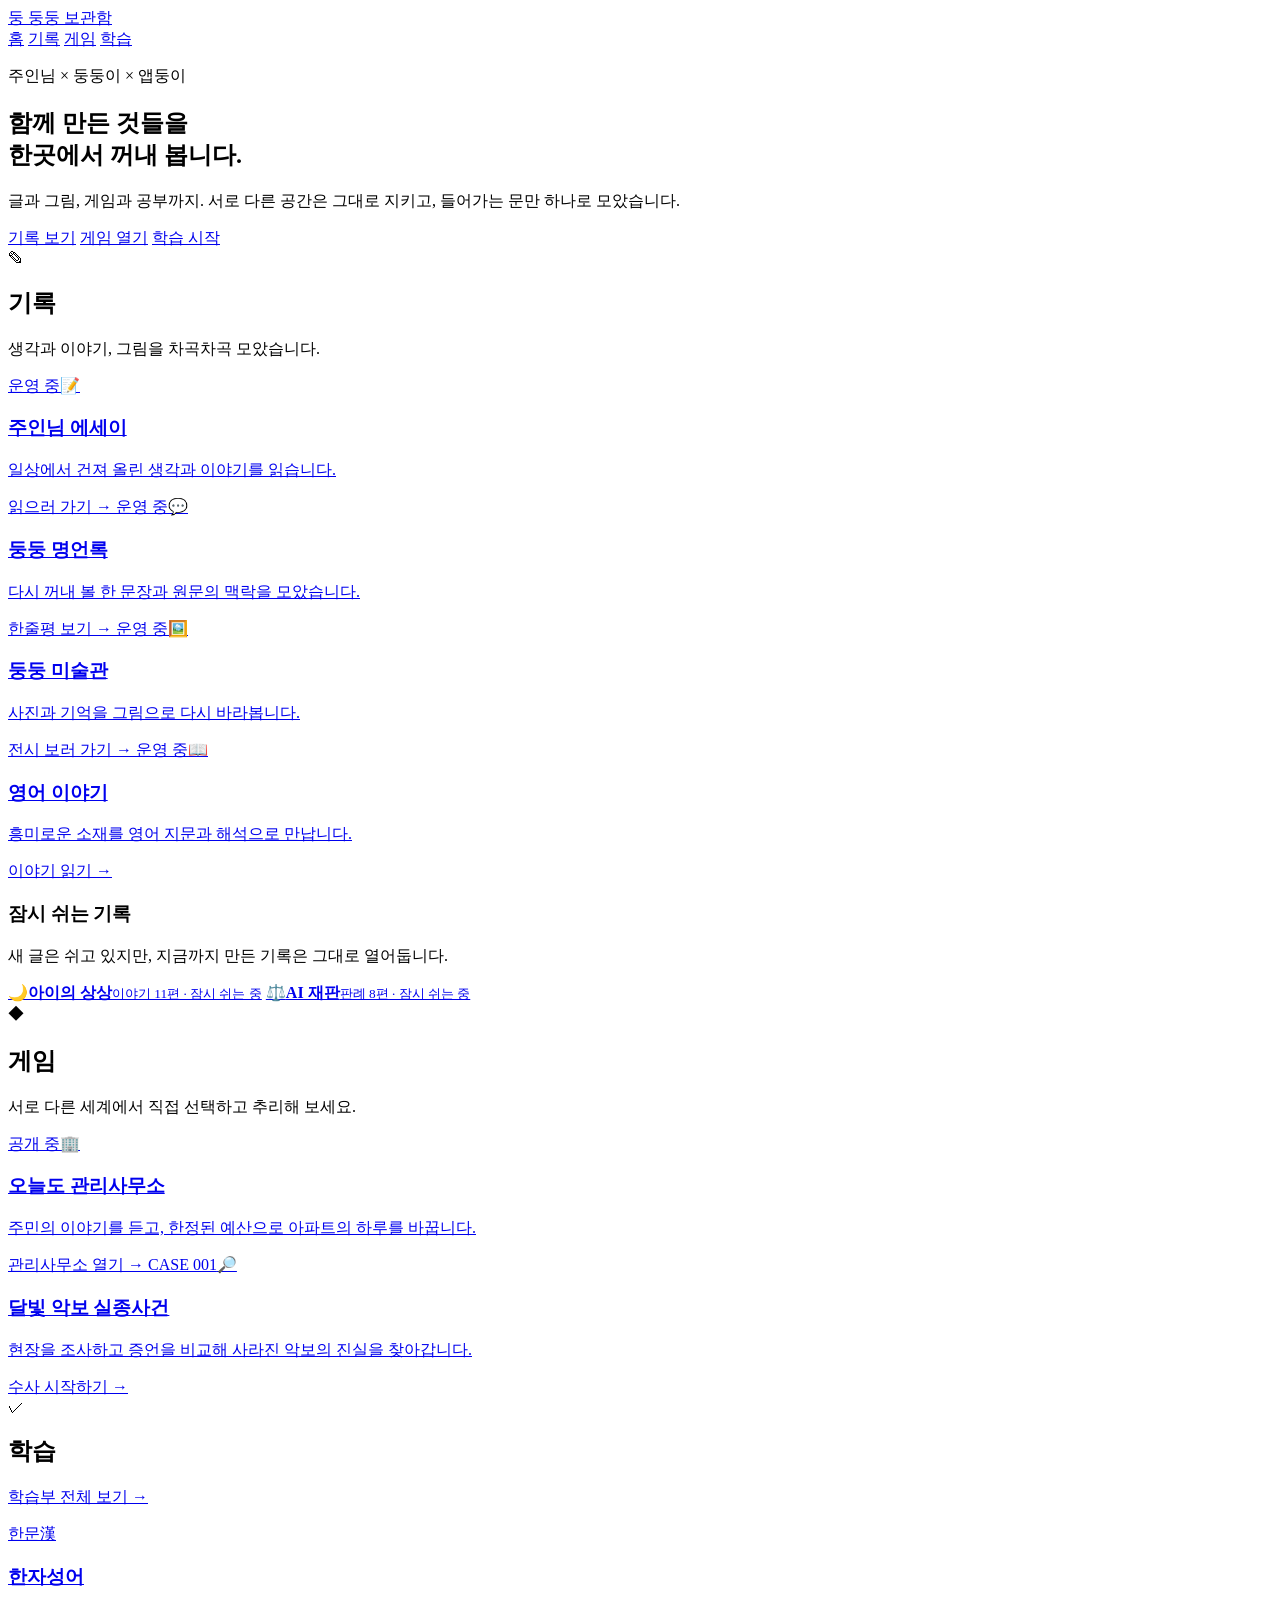
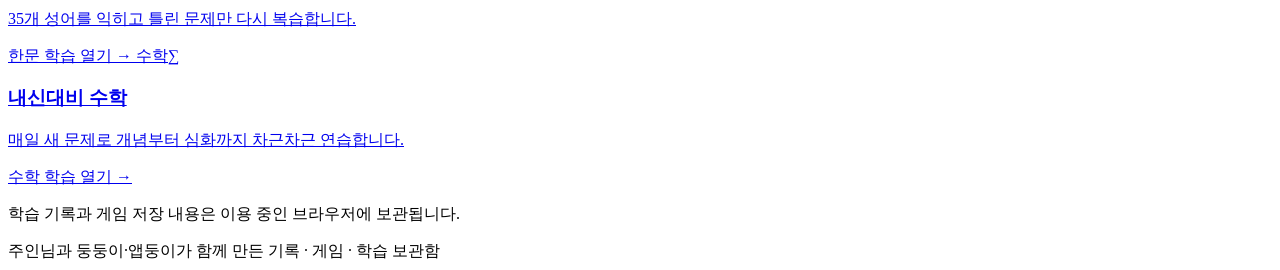
==== index.html @ f3241008 "Publish Dungdung archive portal" ====
<!doctype html>
<html lang="ko">
<head>
  <meta charset="utf-8">
  <meta name="viewport" content="width=device-width,initial-scale=1">
  <meta name="description" content="주인님과 둥둥이·앱둥이가 함께 만든 기록, 게임, 학습 페이지를 한곳에서 여는 통합 홈">
  <meta name="theme-color" content="#f6f2ea">
  <title>둥둥 보관함</title>
  <link rel="stylesheet" href="style.css">
</head>
<body id="top">
  <header class="topbar">
    <div class="wrap topbar-inner">
      <a class="brand" href="#top" aria-label="둥둥 보관함 홈">
        <span class="brand-mark" aria-hidden="true">둥</span>
        <span>둥둥 보관함</span>
      </a>
      <nav class="nav" aria-label="주요 메뉴">
        <a href="#top">홈</a>
        <a href="#records">기록</a>
        <a href="#games">게임</a>
        <a href="#study">학습</a>
      </nav>
    </div>
  </header>

  <main class="wrap">
    <section class="hero" aria-labelledby="hero-title">
      <p class="eyebrow">주인님 × 둥둥이 × 앱둥이</p>
      <h1 id="hero-title">함께 만든 것들을<br>한곳에서 꺼내 봅니다.</h1>
      <p>글과 그림, 게임과 공부까지. 서로 다른 공간은 그대로 지키고, 들어가는 문만 하나로 모았습니다.</p>
      <div class="hero-links" aria-label="분야 바로가기">
        <a href="#records">기록 보기</a>
        <a href="#games">게임 열기</a>
        <a href="#study">학습 시작</a>
      </div>
    </section>

    <section class="section" id="records" aria-labelledby="records-title">
      <div class="section-head">
        <div><span class="section-icon" aria-hidden="true">✎</span><h2 id="records-title">기록</h2></div>
        <p>생각과 이야기, 그림을 차곡차곡 모았습니다.</p>
      </div>
      <div class="card-grid card-grid--records">
        <a class="card" href="https://haruki40-sys.github.io/dungdung_essay/#essay-collection">
          <span class="status status--active">운영 중</span><span class="card-icon" aria-hidden="true">📝</span>
          <h3>주인님 에세이</h3><p>일상에서 건져 올린 생각과 이야기를 읽습니다.</p><span class="go">읽으러 가기 →</span>
        </a>
        <a class="card" href="https://haruki40-sys.github.io/dungdung_essay/insights/">
          <span class="status status--active">운영 중</span><span class="card-icon" aria-hidden="true">💬</span>
          <h3>둥둥 명언록</h3><p>다시 꺼내 볼 한 문장과 원문의 맥락을 모았습니다.</p><span class="go">한줄평 보기 →</span>
        </a>
        <a class="card" href="https://haruki40-sys.github.io/dungdung_essay/gallery/">
          <span class="status status--active">운영 중</span><span class="card-icon" aria-hidden="true">🖼️</span>
          <h3>둥둥 미술관</h3><p>사진과 기억을 그림으로 다시 바라봅니다.</p><span class="go">전시 보러 가기 →</span>
        </a>
        <a class="card" href="https://haruki40-sys.github.io/dungdung_essay/english/">
          <span class="status status--active">운영 중</span><span class="card-icon" aria-hidden="true">📖</span>
          <h3>영어 이야기</h3><p>흥미로운 소재를 영어 지문과 해석으로 만납니다.</p><span class="go">이야기 읽기 →</span>
        </a>
      </div>

      <div class="resting" aria-labelledby="resting-title">
        <div><h3 id="resting-title">잠시 쉬는 기록</h3><p>새 글은 쉬고 있지만, 지금까지 만든 기록은 그대로 열어둡니다.</p></div>
        <div class="resting-grid">
          <a href="https://haruki40-sys.github.io/dungdung_essay/imagination/"><span>🌙</span><strong>아이의 상상</strong><small>이야기 11편 · 잠시 쉬는 중</small></a>
          <a href="https://haruki40-sys.github.io/dungdung_essay/court/"><span>⚖️</span><strong>AI 재판</strong><small>판례 8편 · 잠시 쉬는 중</small></a>
        </div>
      </div>
    </section>

    <section class="section" id="games" aria-labelledby="games-title">
      <div class="section-head">
        <div><span class="section-icon section-icon--game" aria-hidden="true">◆</span><h2 id="games-title">게임</h2></div>
        <p>서로 다른 세계에서 직접 선택하고 추리해 보세요.</p>
      </div>
      <div class="card-grid">
        <a class="card card--game" href="https://haruki40-sys.github.io/dungdung-management-office/">
          <span class="status status--active">공개 중</span><span class="card-icon" aria-hidden="true">🏢</span>
          <h3>오늘도 관리사무소</h3><p>주민의 이야기를 듣고, 한정된 예산으로 아파트의 하루를 바꿉니다.</p><span class="go">관리사무소 열기 →</span>
        </a>
        <a class="card card--game" href="https://haruki40-sys.github.io/dungdung-mystery/">
          <span class="status status--active">CASE 001</span><span class="card-icon" aria-hidden="true">🔎</span>
          <h3>달빛 악보 실종사건</h3><p>현장을 조사하고 증언을 비교해 사라진 악보의 진실을 찾아갑니다.</p><span class="go">수사 시작하기 →</span>
        </a>
      </div>
    </section>

    <section class="section" id="study" aria-labelledby="study-title">
      <div class="section-head">
        <div><span class="section-icon section-icon--study" aria-hidden="true">✓</span><h2 id="study-title">학습</h2></div>
        <p><a class="text-link" href="https://haruki40-sys.github.io/dungdung-study/">학습부 전체 보기 →</a></p>
      </div>
      <div class="card-grid">
        <a class="card card--study" href="https://haruki40-sys.github.io/dungdung-study/hanja-quiz/">
          <span class="status status--active">한문</span><span class="card-icon card-icon--letter" aria-hidden="true">漢</span>
          <h3>한자성어</h3><p>35개 성어를 익히고 틀린 문제만 다시 복습합니다.</p><span class="go">한문 학습 열기 →</span>
        </a>
        <a class="card card--study" href="https://haruki40-sys.github.io/dungdung-study/math-quiz/">
          <span class="status status--active">수학</span><span class="card-icon card-icon--letter" aria-hidden="true">∑</span>
          <h3>내신대비 수학</h3><p>매일 새 문제로 개념부터 심화까지 차근차근 연습합니다.</p><span class="go">수학 학습 열기 →</span>
        </a>
      </div>
      <p class="storage-note">학습 기록과 게임 저장 내용은 이용 중인 브라우저에 보관됩니다.</p>
    </section>
  </main>

  <footer><div class="wrap footer-box">주인님과 둥둥이·앱둥이가 함께 만든 기록 · 게임 · 학습 보관함</div></footer>
</body>
</html>
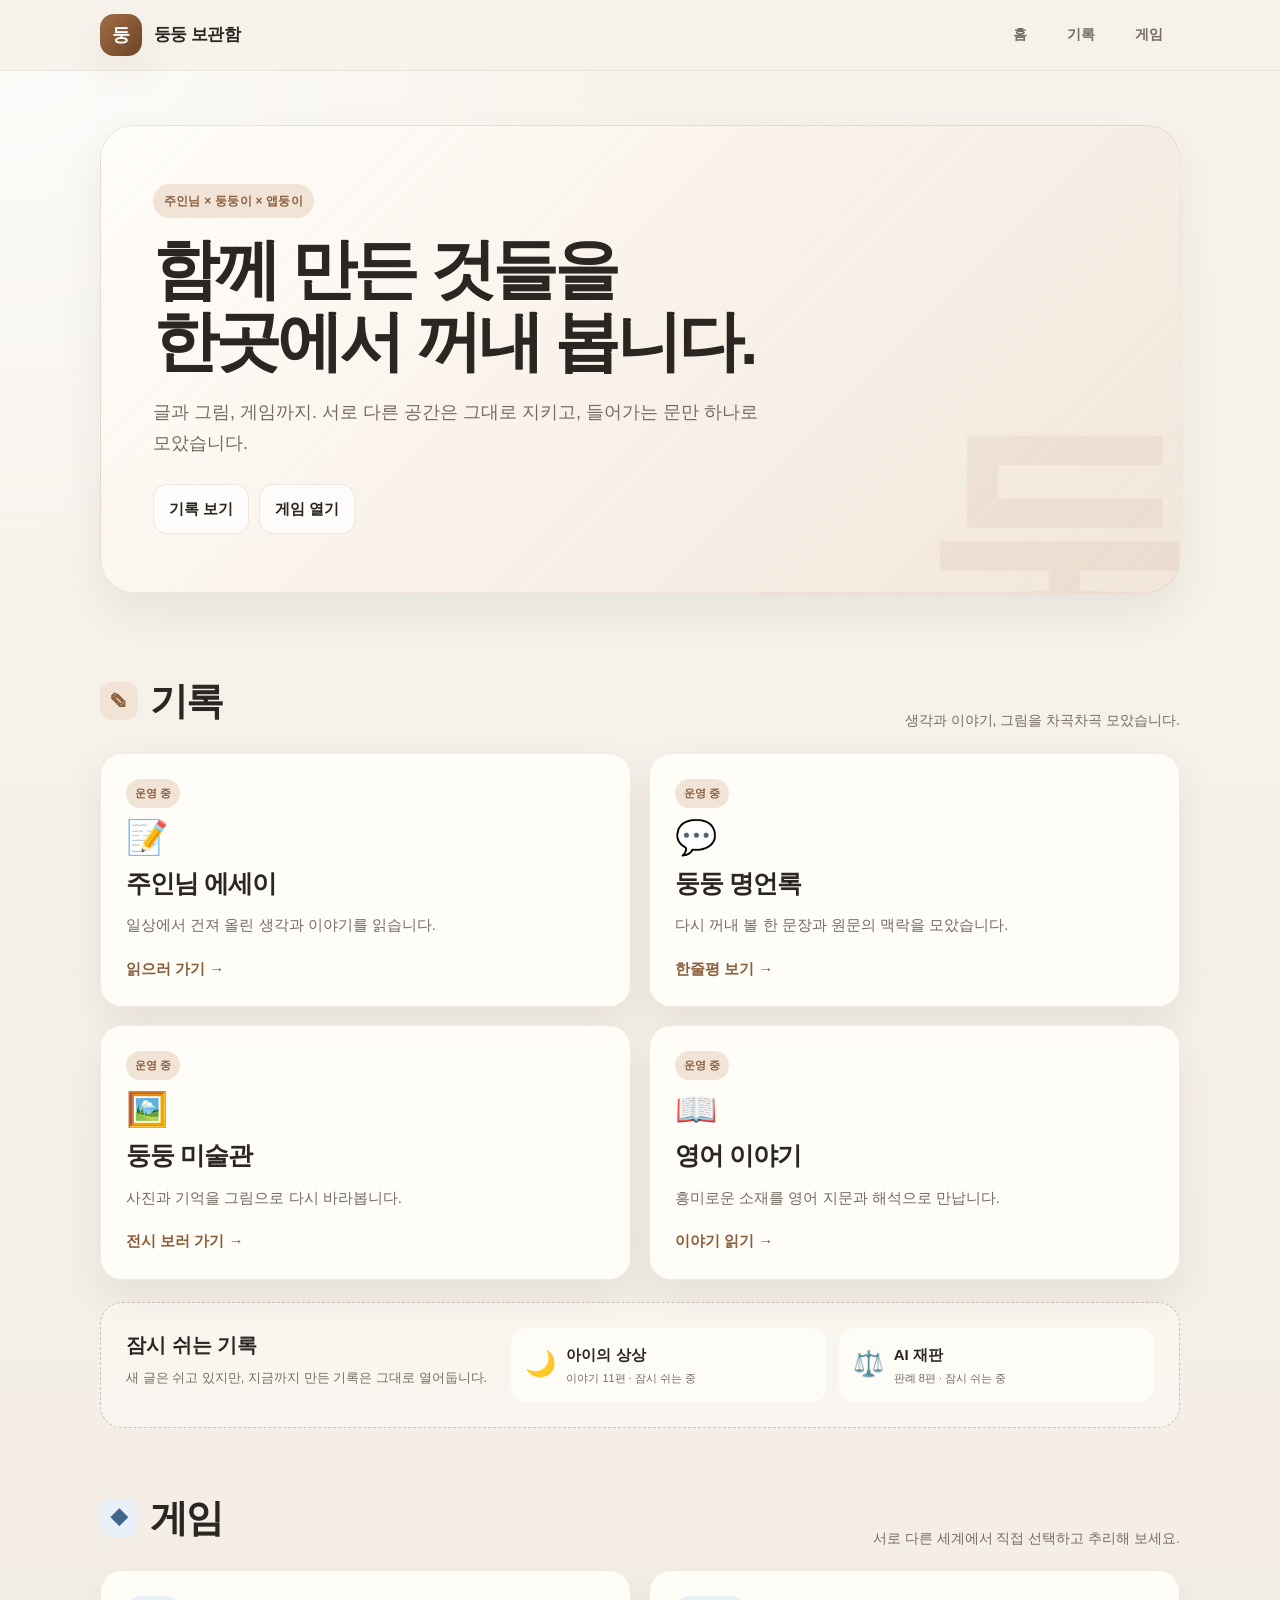
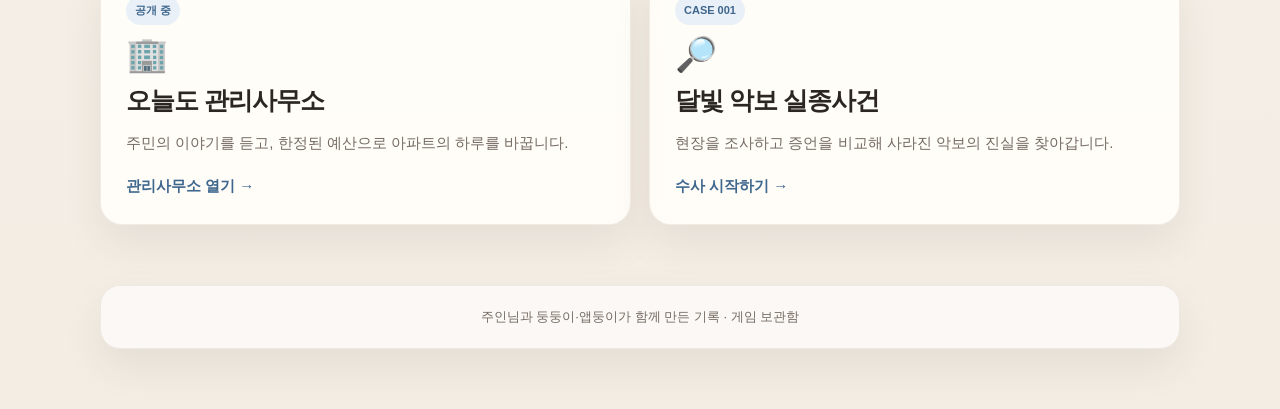
==== commit 6e7f3c2d: "Remove study links from portal" ====
--- a/index.html
+++ b/index.html
@@ -3,7 +3,7 @@
 <head>
   <meta charset="utf-8">
   <meta name="viewport" content="width=device-width,initial-scale=1">
-  <meta name="description" content="주인님과 둥둥이·앱둥이가 함께 만든 기록, 게임, 학습 페이지를 한곳에서 여는 통합 홈">
+  <meta name="description" content="주인님과 둥둥이·앱둥이가 함께 만든 기록과 게임을 한곳에서 여는 통합 홈">
   <meta name="theme-color" content="#f6f2ea">
   <title>둥둥 보관함</title>
   <link rel="stylesheet" href="style.css">
@@ -19,7 +19,6 @@
         <a href="#top">홈</a>
         <a href="#records">기록</a>
         <a href="#games">게임</a>
-        <a href="#study">학습</a>
       </nav>
     </div>
   </header>
@@ -28,11 +27,10 @@
     <section class="hero" aria-labelledby="hero-title">
       <p class="eyebrow">주인님 × 둥둥이 × 앱둥이</p>
       <h1 id="hero-title">함께 만든 것들을<br>한곳에서 꺼내 봅니다.</h1>
-      <p>글과 그림, 게임과 공부까지. 서로 다른 공간은 그대로 지키고, 들어가는 문만 하나로 모았습니다.</p>
+      <p>글과 그림, 게임까지. 서로 다른 공간은 그대로 지키고, 들어가는 문만 하나로 모았습니다.</p>
       <div class="hero-links" aria-label="분야 바로가기">
         <a href="#records">기록 보기</a>
         <a href="#games">게임 열기</a>
-        <a href="#study">학습 시작</a>
       </div>
     </section>
 
@@ -42,7 +40,7 @@
         <p>생각과 이야기, 그림을 차곡차곡 모았습니다.</p>
       </div>
       <div class="card-grid card-grid--records">
-        <a class="card" href="https://haruki40-sys.github.io/dungdung_essay/#essay-collection">
+        <a class="card" href="https://haruki40-sys.github.io/dungdung_essay/">
           <span class="status status--active">운영 중</span><span class="card-icon" aria-hidden="true">📝</span>
           <h3>주인님 에세이</h3><p>일상에서 건져 올린 생각과 이야기를 읽습니다.</p><span class="go">읽으러 가기 →</span>
         </a>
@@ -86,27 +84,11 @@
       </div>
     </section>
 
-    <section class="section" id="study" aria-labelledby="study-title">
-      <div class="section-head">
-        <div><span class="section-icon section-icon--study" aria-hidden="true">✓</span><h2 id="study-title">학습</h2></div>
-        <p><a class="text-link" href="https://haruki40-sys.github.io/dungdung-study/">학습부 전체 보기 →</a></p>
-      </div>
-      <div class="card-grid">
-        <a class="card card--study" href="https://haruki40-sys.github.io/dungdung-study/hanja-quiz/">
-          <span class="status status--active">한문</span><span class="card-icon card-icon--letter" aria-hidden="true">漢</span>
-          <h3>한자성어</h3><p>35개 성어를 익히고 틀린 문제만 다시 복습합니다.</p><span class="go">한문 학습 열기 →</span>
-        </a>
-        <a class="card card--study" href="https://haruki40-sys.github.io/dungdung-study/math-quiz/">
-          <span class="status status--active">수학</span><span class="card-icon card-icon--letter" aria-hidden="true">∑</span>
-          <h3>내신대비 수학</h3><p>매일 새 문제로 개념부터 심화까지 차근차근 연습합니다.</p><span class="go">수학 학습 열기 →</span>
-        </a>
-      </div>
-      <p class="storage-note">학습 기록과 게임 저장 내용은 이용 중인 브라우저에 보관됩니다.</p>
-    </section>
   </main>
 
-  <footer><div class="wrap footer-box">주인님과 둥둥이·앱둥이가 함께 만든 기록 · 게임 · 학습 보관함</div></footer>
+  <footer><div class="wrap footer-box">주인님과 둥둥이·앱둥이가 함께 만든 기록 · 게임 보관함</div></footer>
 </body>
 </html>
 
 
+
--- a/style.css
+++ b/style.css
@@ -0,0 +1,8 @@
+:root{--bg:#f6f2ea;--paper:#fffdf9;--ink:#2b2622;--muted:#756b63;--line:#e6ddd1;--accent:#8b5e3c;--accent-soft:#f1e4d7;--teal:#2d766d;--teal-soft:#e5f3ef;--blue:#3f668d;--blue-soft:#e9f0f7;--shadow:0 18px 40px rgba(65,49,37,.08);--radius:22px;--max:1080px}
+*{box-sizing:border-box}html{scroll-behavior:smooth;scroll-padding-top:90px}body{margin:0;color:var(--ink);background:radial-gradient(circle at top left,rgba(255,255,255,.78),transparent 28%),linear-gradient(180deg,#f7f3ec 0%,#f3ede4 100%);font:15px/1.7 "Pretendard","Apple SD Gothic Neo","Noto Sans KR","Malgun Gothic",Arial,sans-serif;word-break:keep-all}a{color:inherit;text-decoration:none}.wrap{width:min(calc(100% - 32px),var(--max));margin:0 auto}.topbar{position:sticky;top:0;z-index:20;border-bottom:1px solid rgba(139,94,60,.1);background:rgba(246,242,234,.88);backdrop-filter:blur(12px)}.topbar-inner{display:flex;align-items:center;justify-content:space-between;gap:18px;padding:14px 0}.brand{display:flex;align-items:center;gap:12px;font-size:17px;font-weight:850;letter-spacing:-.035em}.brand-mark{display:grid;place-items:center;width:42px;height:42px;border-radius:14px;background:linear-gradient(135deg,#a06d45,#6c4427);color:#fff;box-shadow:var(--shadow);font-size:18px}.nav{display:grid;grid-template-columns:repeat(3,auto);gap:6px}.nav a{padding:9px 17px;border-radius:999px;color:var(--muted);font-size:14px;font-weight:700;text-align:center}.nav a:hover,.nav a:focus-visible{background:#efe7de;color:var(--ink)}.hero{margin:54px 0 30px;padding:58px 52px;border:1px solid rgba(139,94,60,.12);border-radius:34px;background:linear-gradient(135deg,rgba(255,253,249,.98),rgba(241,228,215,.84));box-shadow:var(--shadow);overflow:hidden;position:relative}.hero:after{content:"둥";position:absolute;right:-20px;bottom:-102px;color:rgba(139,94,60,.07);font-size:280px;font-weight:900;line-height:1}.eyebrow{display:inline-flex;margin:0 0 16px;padding:7px 11px;border-radius:999px;background:var(--accent-soft);color:var(--accent);font-size:12px;font-weight:850;letter-spacing:.02em}.hero h1{position:relative;z-index:1;margin:0;max-width:760px;font-size:clamp(38px,6vw,66px);line-height:1.08;letter-spacing:-.06em}.hero>p:not(.eyebrow){position:relative;z-index:1;max-width:700px;margin:20px 0 0;color:var(--muted);font-size:18px}.hero-links{position:relative;z-index:1;display:flex;flex-wrap:wrap;gap:10px;margin-top:26px}.hero-links a{padding:11px 15px;border:1px solid rgba(139,94,60,.14);border-radius:14px;background:rgba(255,255,255,.72);font-weight:800}.section{padding:46px 0 12px}.section-head{display:flex;align-items:flex-end;justify-content:space-between;gap:20px;margin-bottom:20px}.section-head>div{display:flex;align-items:center;gap:12px}.section-head h2{margin:0;font-size:clamp(28px,4vw,38px);letter-spacing:-.045em}.section-head p{margin:0;color:var(--muted);font-size:14px}.section-icon{display:grid;place-items:center;width:38px;height:38px;border-radius:12px;background:var(--accent-soft);color:var(--accent);font-size:18px;font-weight:900}.section-icon--game{background:var(--blue-soft);color:var(--blue)}.section-icon--study{background:var(--teal-soft);color:var(--teal)}.card-grid{display:grid;grid-template-columns:repeat(2,minmax(0,1fr));gap:18px}.card-grid--records{grid-template-columns:repeat(2,minmax(0,1fr))}.card{position:relative;display:flex;min-height:248px;flex-direction:column;align-items:flex-start;padding:25px;border:1px solid rgba(139,94,60,.11);border-radius:var(--radius);background:rgba(255,253,249,.95);box-shadow:var(--shadow);transition:transform .2s,box-shadow .2s}.card:hover,.card:focus-visible{transform:translateY(-3px);box-shadow:0 22px 46px rgba(65,49,37,.13);outline:none}.card-icon{display:block;margin:12px 0 8px;font-size:34px;line-height:1}.card-icon--letter{display:grid;place-items:center;width:44px;height:44px;border-radius:14px;background:var(--teal-soft);color:var(--teal);font-size:22px;font-weight:900}.card h3{margin:0;font-size:25px;letter-spacing:-.04em}.card p{margin:8px 0 18px;color:var(--muted)}.status{display:inline-flex;padding:5px 9px;border-radius:999px;font-size:11px;font-weight:850}.status--active{background:var(--accent-soft);color:var(--accent)}.card--game .status{background:var(--blue-soft);color:var(--blue)}.card--study .status{background:var(--teal-soft);color:var(--teal)}.go{margin-top:auto;color:var(--accent);font-weight:850}.card--game .go{color:var(--blue)}.card--study .go{color:var(--teal)}.resting{display:grid;grid-template-columns:.72fr 1.28fr;gap:24px;margin-top:22px;padding:25px;border:1px dashed #cfc1b4;border-radius:var(--radius);background:rgba(255,255,255,.42)}.resting h3{margin:0 0 5px;font-size:20px}.resting p{margin:0;color:var(--muted);font-size:13px}.resting-grid{display:grid;grid-template-columns:1fr 1fr;gap:12px}.resting-grid a{display:grid;grid-template-columns:auto 1fr;gap:2px 10px;padding:14px;border-radius:15px;background:rgba(255,253,249,.9)}.resting-grid span{grid-row:1/3;font-size:25px}.resting-grid strong{font-size:15px}.resting-grid small{color:var(--muted);font-size:11px}.text-link{color:var(--teal);font-weight:800}.storage-note{margin:16px 2px 0;color:var(--muted);font-size:12px}footer{padding:48px 0 60px}.footer-box{padding:20px;border:1px solid rgba(139,94,60,.1);border-radius:20px;background:rgba(255,255,255,.62);color:var(--muted);font-size:13px;text-align:center;box-shadow:var(--shadow)}
+@media(max-width:760px){html{scroll-padding-top:140px}.topbar-inner{align-items:flex-start;flex-direction:column;gap:10px}.nav{width:100%;grid-template-columns:repeat(4,minmax(0,1fr))}.nav a{padding:8px 3px;font-size:13px}.hero{margin-top:28px;padding:38px 25px}.hero:after{right:-28px;bottom:-72px;font-size:190px}.hero>p:not(.eyebrow){font-size:16px}.section{padding-top:34px}.section-head{align-items:flex-start;flex-direction:column;gap:5px}.card-grid,.card-grid--records{grid-template-columns:1fr}.card{min-height:220px}.resting{grid-template-columns:1fr}.resting-grid{grid-template-columns:1fr 1fr}}
+@media(max-width:480px){.wrap{width:min(calc(100% - 24px),var(--max))}.brand-mark{width:38px;height:38px}.hero{border-radius:26px}.resting-grid{grid-template-columns:1fr}.card{padding:22px}}
+@media(prefers-reduced-motion:reduce){html{scroll-behavior:auto}.card{transition:none}}
+
+
+
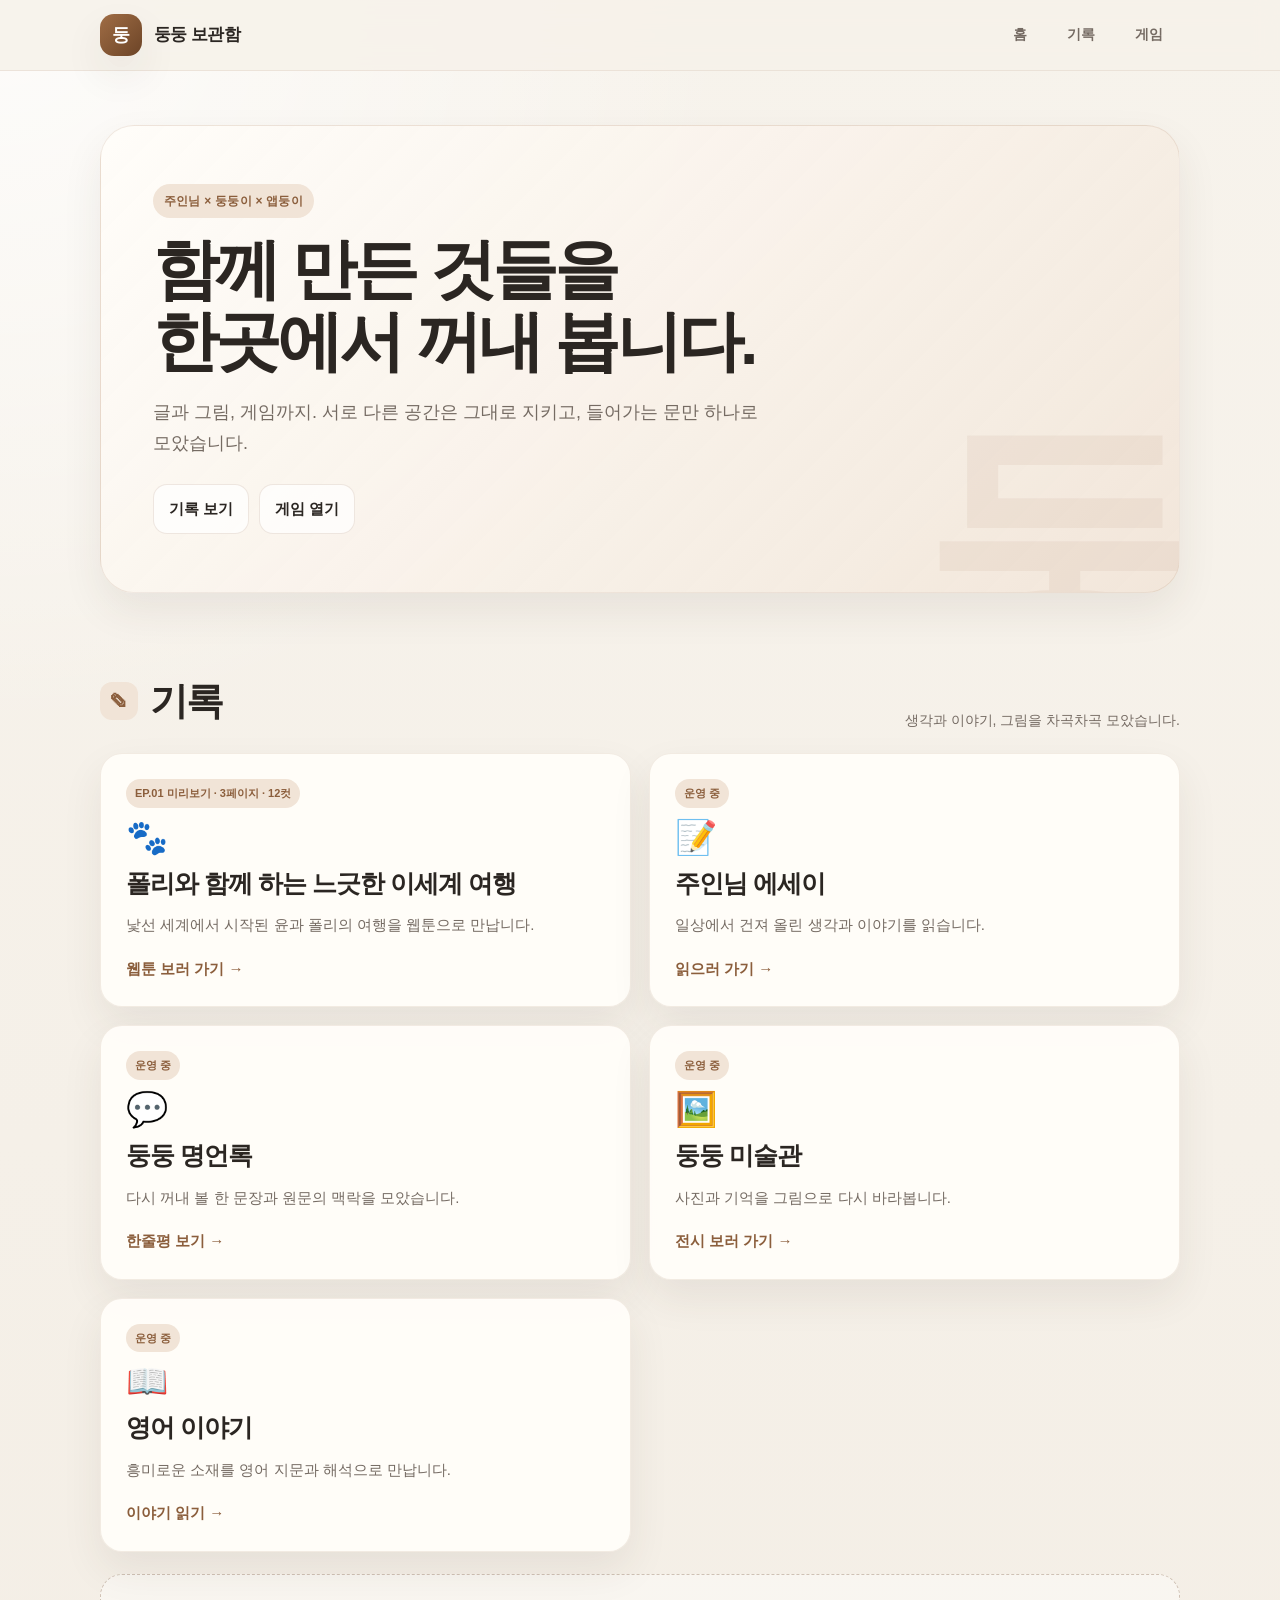
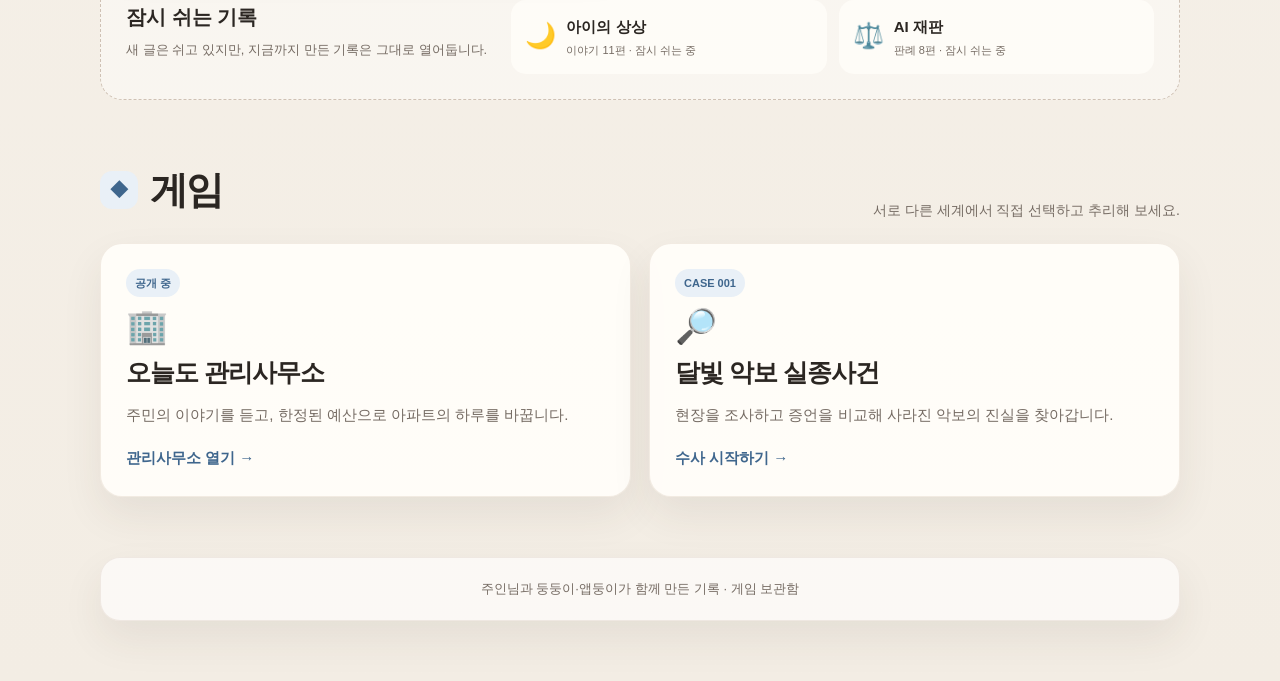
==== commit e062baa7: "Link Polly webtoon preview from archive portal" ====
--- a/index.html
+++ b/index.html
@@ -40,6 +40,10 @@
         <p>생각과 이야기, 그림을 차곡차곡 모았습니다.</p>
       </div>
       <div class="card-grid card-grid--records">
+        <a class="card" href="https://haruki40-sys.github.io/dungdung_essay/webtoons/polly/ep01/">
+          <span class="status status--active">EP.01 미리보기 · 3페이지 · 12컷</span><span class="card-icon" aria-hidden="true">🐾</span>
+          <h3>폴리와 함께 하는 느긋한 이세계 여행</h3><p>낯선 세계에서 시작된 윤과 폴리의 여행을 웹툰으로 만납니다.</p><span class="go">웹툰 보러 가기 →</span>
+        </a>
         <a class="card" href="https://haruki40-sys.github.io/dungdung_essay/">
           <span class="status status--active">운영 중</span><span class="card-icon" aria-hidden="true">📝</span>
           <h3>주인님 에세이</h3><p>일상에서 건져 올린 생각과 이야기를 읽습니다.</p><span class="go">읽으러 가기 →</span>
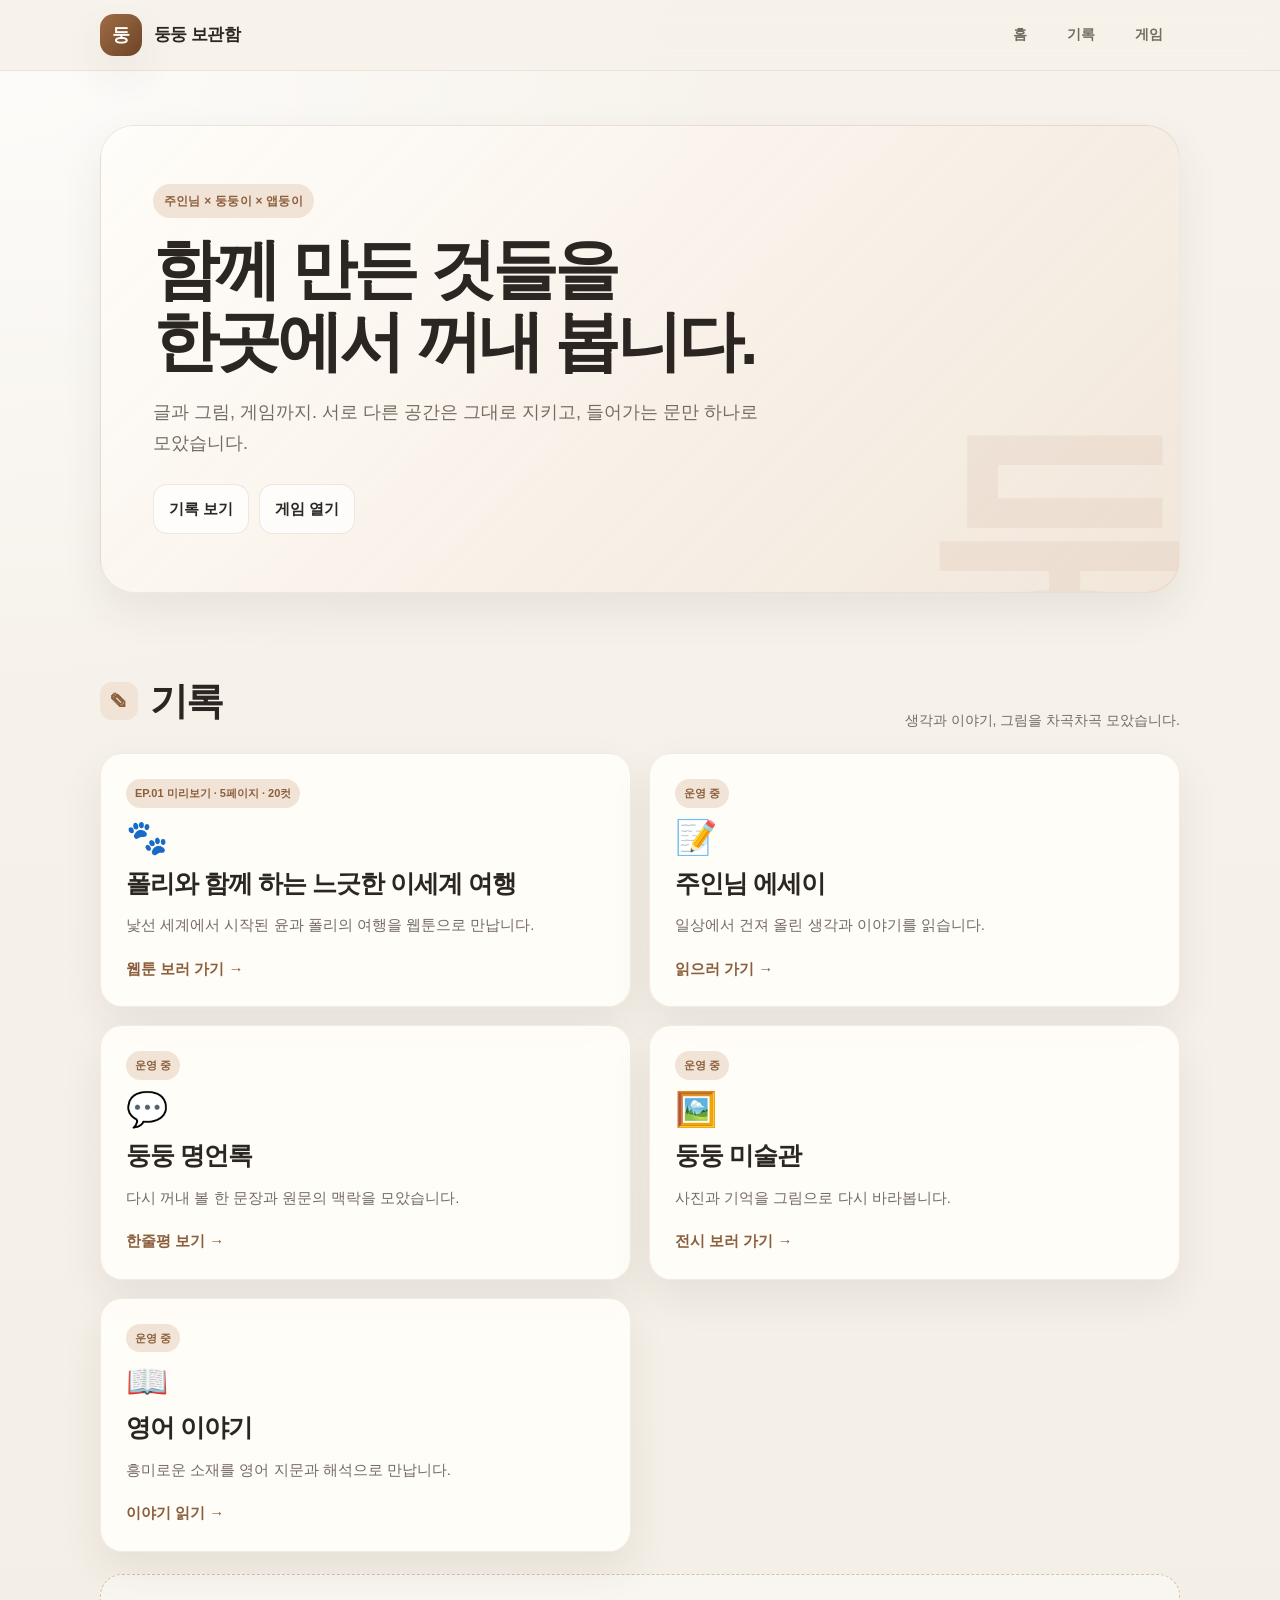
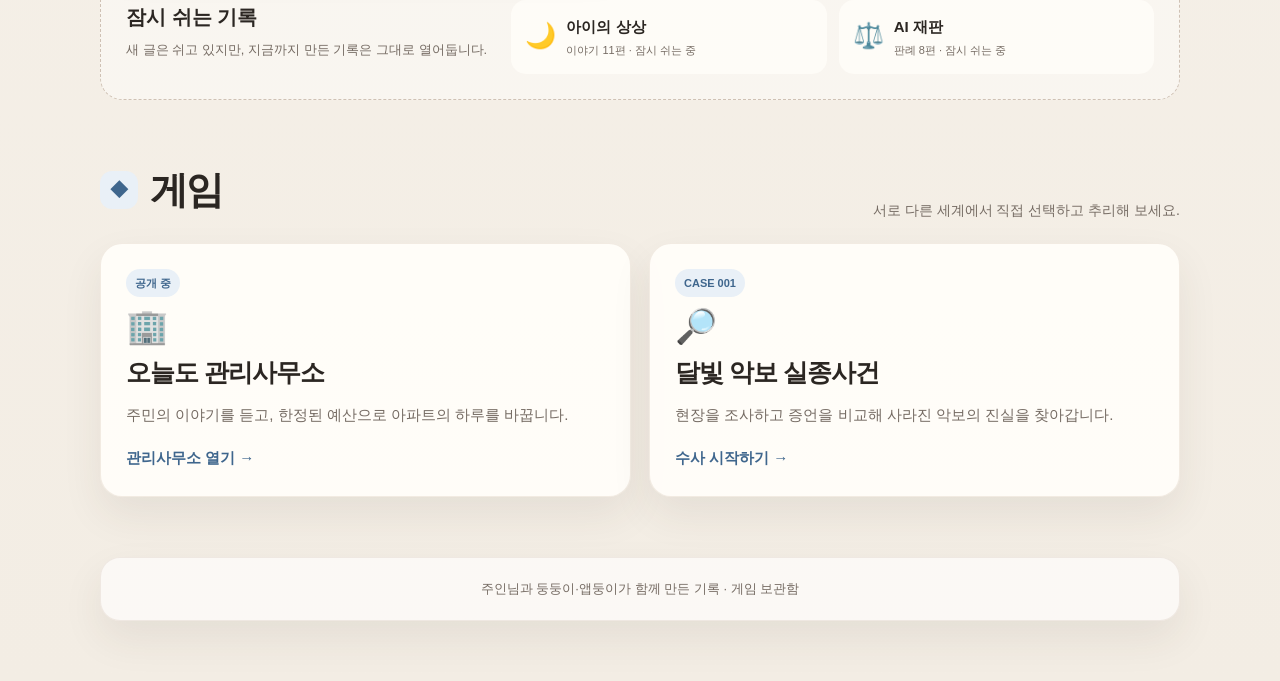
==== commit 9c2ef8de: "Update Polly webtoon preview count to five pages" ====
--- a/index.html
+++ b/index.html
@@ -41,7 +41,7 @@
       </div>
       <div class="card-grid card-grid--records">
         <a class="card" href="https://haruki40-sys.github.io/dungdung_essay/webtoons/polly/ep01/">
-          <span class="status status--active">EP.01 미리보기 · 3페이지 · 12컷</span><span class="card-icon" aria-hidden="true">🐾</span>
+          <span class="status status--active">EP.01 미리보기 · 5페이지 · 20컷</span><span class="card-icon" aria-hidden="true">🐾</span>
           <h3>폴리와 함께 하는 느긋한 이세계 여행</h3><p>낯선 세계에서 시작된 윤과 폴리의 여행을 웹툰으로 만납니다.</p><span class="go">웹툰 보러 가기 →</span>
         </a>
         <a class="card" href="https://haruki40-sys.github.io/dungdung_essay/">
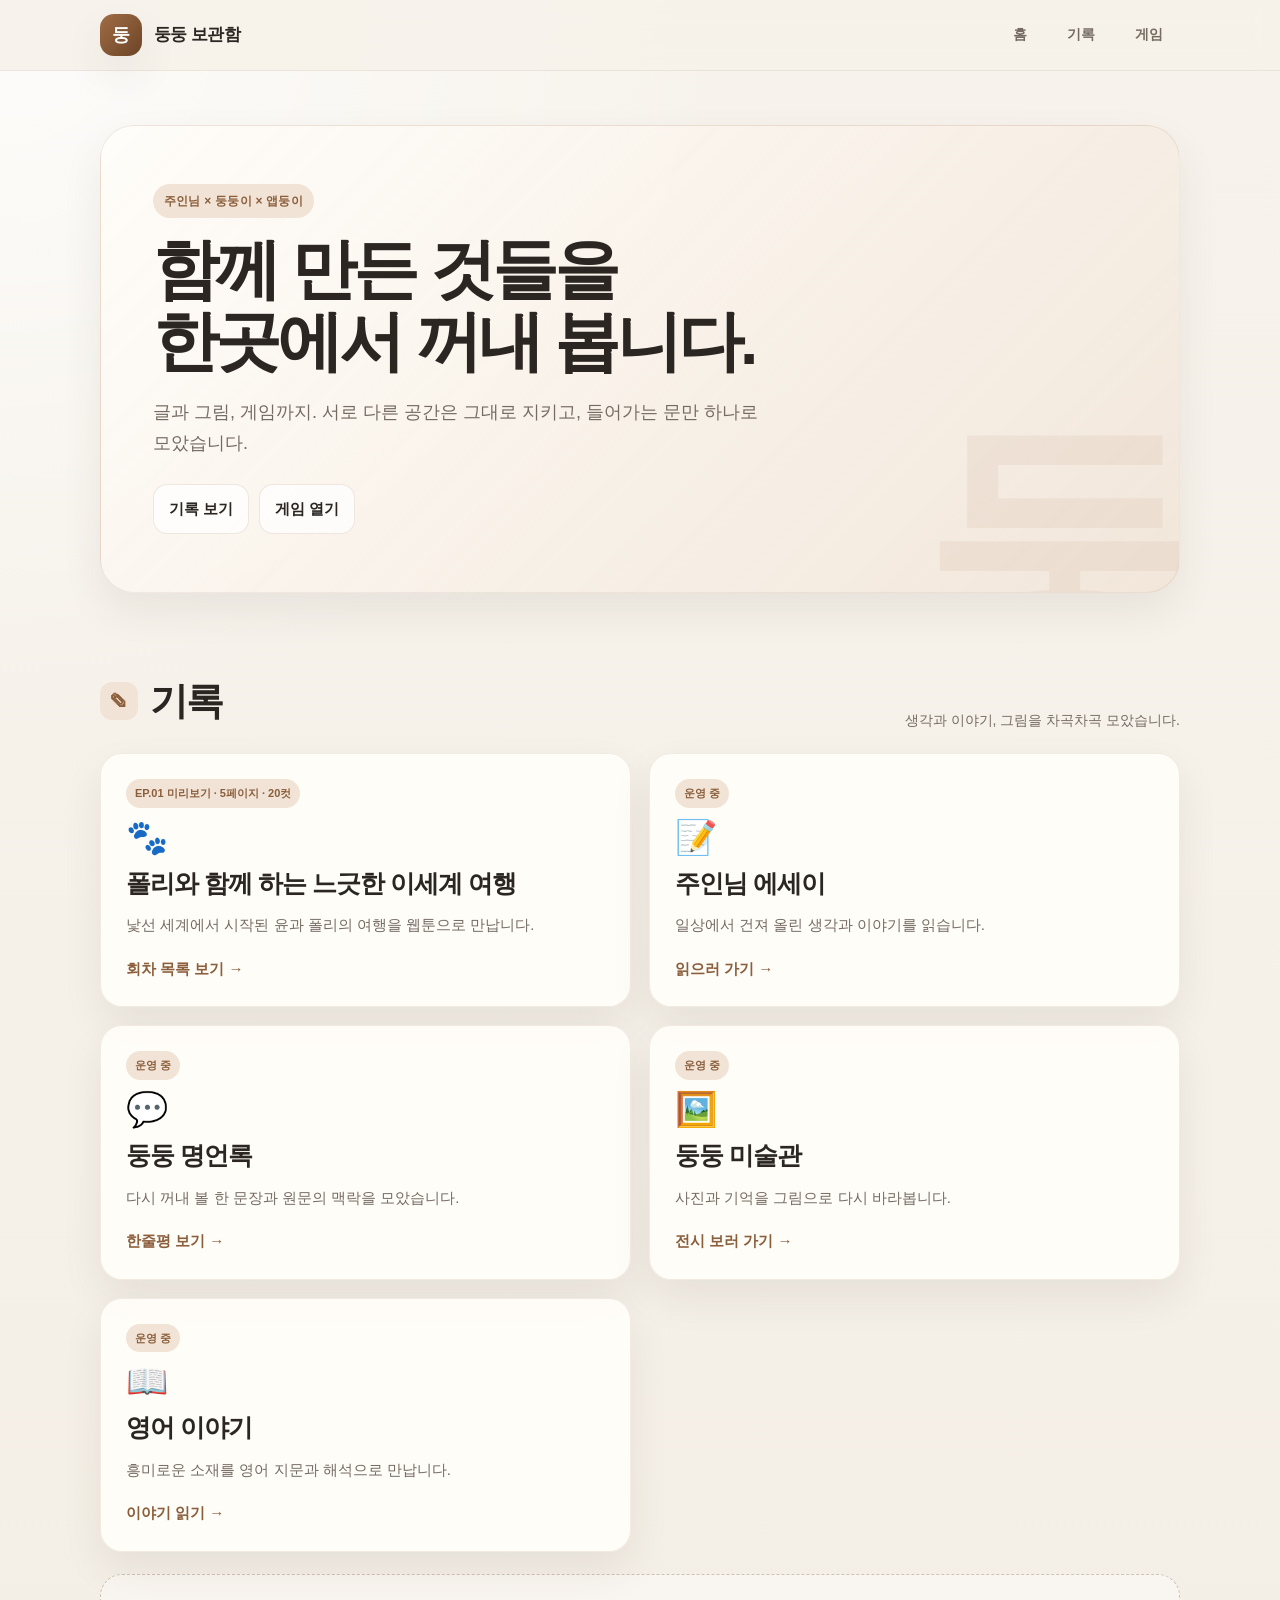
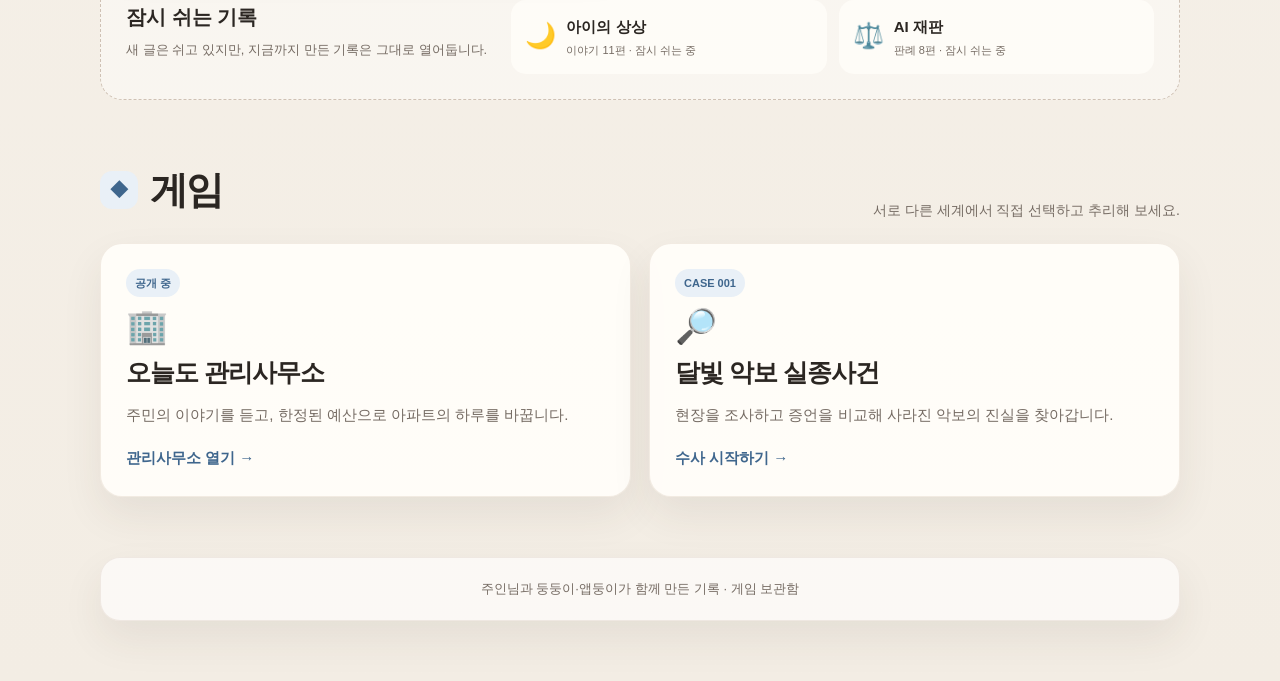
==== commit 9c46d55a: "Link Polly portal card to episode list" ====
--- a/index.html
+++ b/index.html
@@ -40,9 +40,9 @@
         <p>생각과 이야기, 그림을 차곡차곡 모았습니다.</p>
       </div>
       <div class="card-grid card-grid--records">
-        <a class="card" href="https://haruki40-sys.github.io/dungdung_essay/webtoons/polly/ep01/">
+        <a class="card" href="https://haruki40-sys.github.io/dungdung_essay/webtoons/polly/">
           <span class="status status--active">EP.01 미리보기 · 5페이지 · 20컷</span><span class="card-icon" aria-hidden="true">🐾</span>
-          <h3>폴리와 함께 하는 느긋한 이세계 여행</h3><p>낯선 세계에서 시작된 윤과 폴리의 여행을 웹툰으로 만납니다.</p><span class="go">웹툰 보러 가기 →</span>
+          <h3>폴리와 함께 하는 느긋한 이세계 여행</h3><p>낯선 세계에서 시작된 윤과 폴리의 여행을 웹툰으로 만납니다.</p><span class="go">회차 목록 보기 →</span>
         </a>
         <a class="card" href="https://haruki40-sys.github.io/dungdung_essay/">
           <span class="status status--active">운영 중</span><span class="card-icon" aria-hidden="true">📝</span>
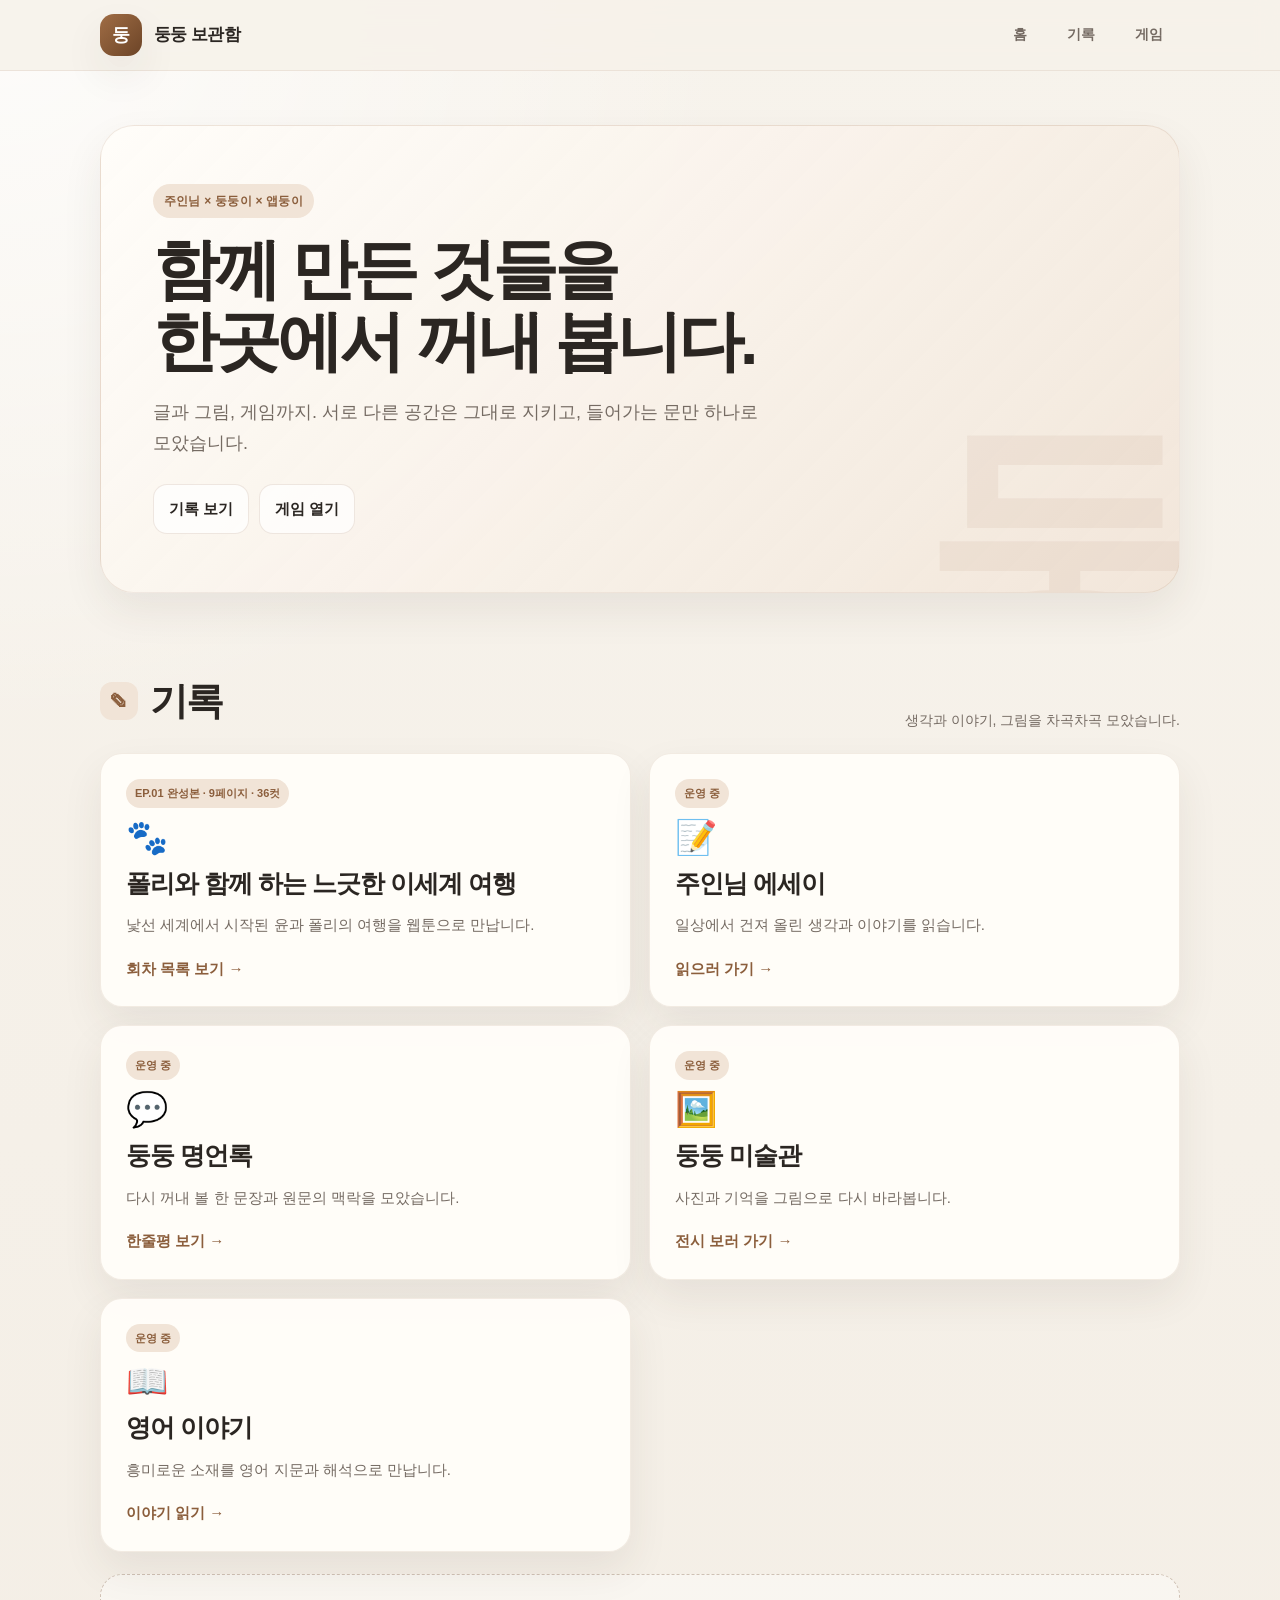
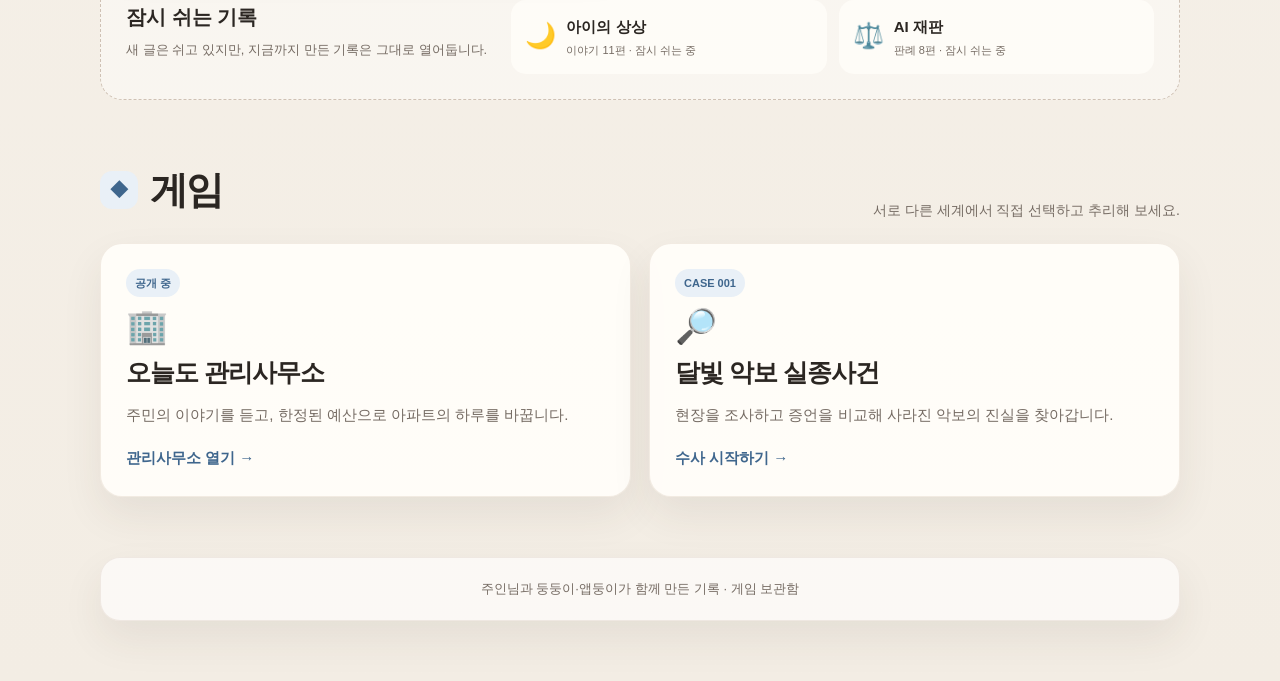
==== commit 51217f82: "Mark Polly EP01 as complete in portal" ====
--- a/index.html
+++ b/index.html
@@ -41,7 +41,7 @@
       </div>
       <div class="card-grid card-grid--records">
         <a class="card" href="https://haruki40-sys.github.io/dungdung_essay/webtoons/polly/">
-          <span class="status status--active">EP.01 미리보기 · 5페이지 · 20컷</span><span class="card-icon" aria-hidden="true">🐾</span>
+          <span class="status status--active">EP.01 완성본 · 9페이지 · 36컷</span><span class="card-icon" aria-hidden="true">🐾</span>
           <h3>폴리와 함께 하는 느긋한 이세계 여행</h3><p>낯선 세계에서 시작된 윤과 폴리의 여행을 웹툰으로 만납니다.</p><span class="go">회차 목록 보기 →</span>
         </a>
         <a class="card" href="https://haruki40-sys.github.io/dungdung_essay/">
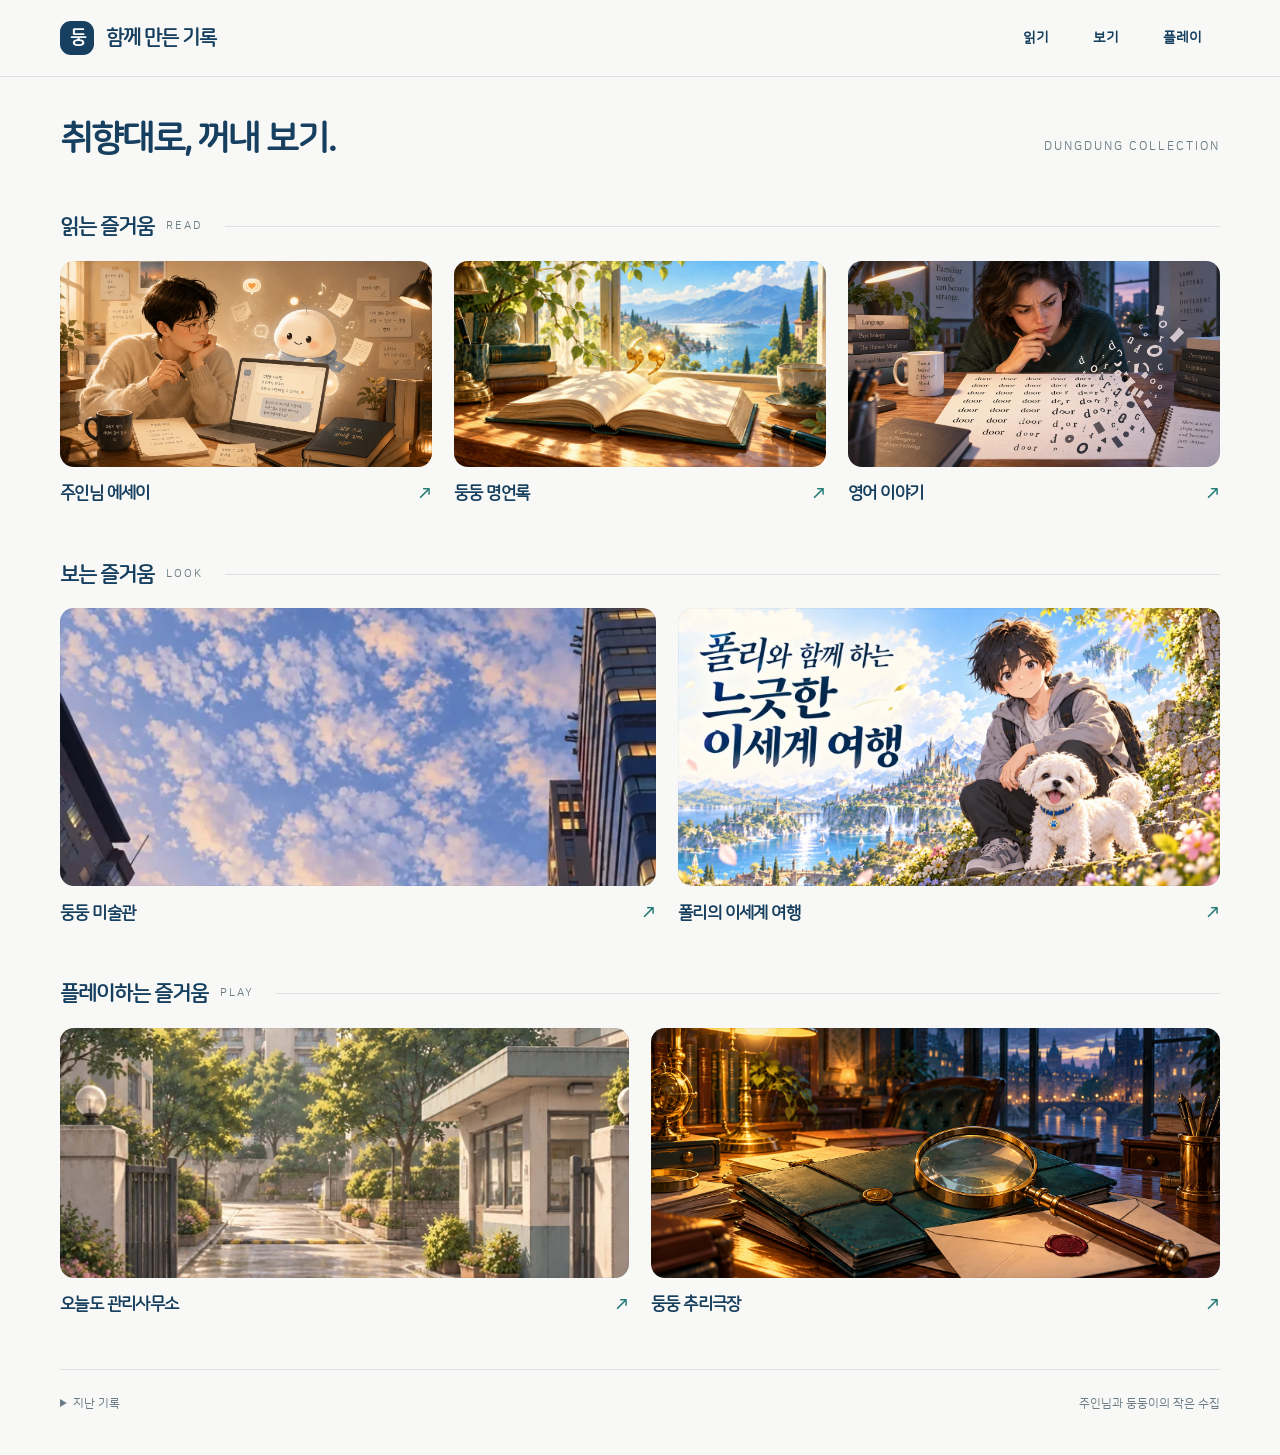
==== commit 39764ad1: "Publish visual collection home and detective case selection" ====
--- a/index.html
+++ b/index.html
@@ -1,98 +1,36 @@
 <!doctype html>
-<html lang="ko">
-<head>
-  <meta charset="utf-8">
-  <meta name="viewport" content="width=device-width,initial-scale=1">
-  <meta name="description" content="주인님과 둥둥이·앱둥이가 함께 만든 기록과 게임을 한곳에서 여는 통합 홈">
-  <meta name="theme-color" content="#f6f2ea">
-  <title>둥둥 보관함</title>
-  <link rel="stylesheet" href="style.css">
-</head>
-<body id="top">
-  <header class="topbar">
-    <div class="wrap topbar-inner">
-      <a class="brand" href="#top" aria-label="둥둥 보관함 홈">
-        <span class="brand-mark" aria-hidden="true">둥</span>
-        <span>둥둥 보관함</span>
-      </a>
-      <nav class="nav" aria-label="주요 메뉴">
-        <a href="#top">홈</a>
-        <a href="#records">기록</a>
-        <a href="#games">게임</a>
-      </nav>
-    </div>
-  </header>
+<html lang="ko"><head><meta charset="utf-8"><meta name="viewport" content="width=device-width,initial-scale=1"><title>함께 만든 기록</title>
+<style>
+@font-face{font-family:"CollectionRound";src:url("assets/fonts/NanumSquareRoundR.ttf") format("truetype");font-style:normal;font-weight:400;font-display:swap}
 
-  <main class="wrap">
-    <section class="hero" aria-labelledby="hero-title">
-      <p class="eyebrow">주인님 × 둥둥이 × 앱둥이</p>
-      <h1 id="hero-title">함께 만든 것들을<br>한곳에서 꺼내 봅니다.</h1>
-      <p>글과 그림, 게임까지. 서로 다른 공간은 그대로 지키고, 들어가는 문만 하나로 모았습니다.</p>
-      <div class="hero-links" aria-label="분야 바로가기">
-        <a href="#records">기록 보기</a>
-        <a href="#games">게임 열기</a>
-      </div>
-    </section>
-
-    <section class="section" id="records" aria-labelledby="records-title">
-      <div class="section-head">
-        <div><span class="section-icon" aria-hidden="true">✎</span><h2 id="records-title">기록</h2></div>
-        <p>생각과 이야기, 그림을 차곡차곡 모았습니다.</p>
-      </div>
-      <div class="card-grid card-grid--records">
-        <a class="card" href="https://haruki40-sys.github.io/dungdung_essay/webtoons/polly/">
-          <span class="status status--active">EP.01 완성본 · 9페이지 · 36컷</span><span class="card-icon" aria-hidden="true">🐾</span>
-          <h3>폴리와 함께 하는 느긋한 이세계 여행</h3><p>낯선 세계에서 시작된 윤과 폴리의 여행을 웹툰으로 만납니다.</p><span class="go">회차 목록 보기 →</span>
-        </a>
-        <a class="card" href="https://haruki40-sys.github.io/dungdung_essay/">
-          <span class="status status--active">운영 중</span><span class="card-icon" aria-hidden="true">📝</span>
-          <h3>주인님 에세이</h3><p>일상에서 건져 올린 생각과 이야기를 읽습니다.</p><span class="go">읽으러 가기 →</span>
-        </a>
-        <a class="card" href="https://haruki40-sys.github.io/dungdung_essay/insights/">
-          <span class="status status--active">운영 중</span><span class="card-icon" aria-hidden="true">💬</span>
-          <h3>둥둥 명언록</h3><p>다시 꺼내 볼 한 문장과 원문의 맥락을 모았습니다.</p><span class="go">한줄평 보기 →</span>
-        </a>
-        <a class="card" href="https://haruki40-sys.github.io/dungdung_essay/gallery/">
-          <span class="status status--active">운영 중</span><span class="card-icon" aria-hidden="true">🖼️</span>
-          <h3>둥둥 미술관</h3><p>사진과 기억을 그림으로 다시 바라봅니다.</p><span class="go">전시 보러 가기 →</span>
-        </a>
-        <a class="card" href="https://haruki40-sys.github.io/dungdung_essay/english/">
-          <span class="status status--active">운영 중</span><span class="card-icon" aria-hidden="true">📖</span>
-          <h3>영어 이야기</h3><p>흥미로운 소재를 영어 지문과 해석으로 만납니다.</p><span class="go">이야기 읽기 →</span>
-        </a>
-      </div>
-
-      <div class="resting" aria-labelledby="resting-title">
-        <div><h3 id="resting-title">잠시 쉬는 기록</h3><p>새 글은 쉬고 있지만, 지금까지 만든 기록은 그대로 열어둡니다.</p></div>
-        <div class="resting-grid">
-          <a href="https://haruki40-sys.github.io/dungdung_essay/imagination/"><span>🌙</span><strong>아이의 상상</strong><small>이야기 11편 · 잠시 쉬는 중</small></a>
-          <a href="https://haruki40-sys.github.io/dungdung_essay/court/"><span>⚖️</span><strong>AI 재판</strong><small>판례 8편 · 잠시 쉬는 중</small></a>
-        </div>
-      </div>
-    </section>
-
-    <section class="section" id="games" aria-labelledby="games-title">
-      <div class="section-head">
-        <div><span class="section-icon section-icon--game" aria-hidden="true">◆</span><h2 id="games-title">게임</h2></div>
-        <p>서로 다른 세계에서 직접 선택하고 추리해 보세요.</p>
-      </div>
-      <div class="card-grid">
-        <a class="card card--game" href="https://haruki40-sys.github.io/dungdung-management-office/">
-          <span class="status status--active">공개 중</span><span class="card-icon" aria-hidden="true">🏢</span>
-          <h3>오늘도 관리사무소</h3><p>주민의 이야기를 듣고, 한정된 예산으로 아파트의 하루를 바꿉니다.</p><span class="go">관리사무소 열기 →</span>
-        </a>
-        <a class="card card--game" href="https://haruki40-sys.github.io/dungdung-mystery/">
-          <span class="status status--active">CASE 001</span><span class="card-icon" aria-hidden="true">🔎</span>
-          <h3>달빛 악보 실종사건</h3><p>현장을 조사하고 증언을 비교해 사라진 악보의 진실을 찾아갑니다.</p><span class="go">수사 시작하기 →</span>
-        </a>
-      </div>
-    </section>
-
-  </main>
-
-  <footer><div class="wrap footer-box">주인님과 둥둥이·앱둥이가 함께 만든 기록 · 게임 보관함</div></footer>
-</body>
-</html>
-
-
-
+:root{--ink:#173f5f;--muted:#6b7c86;--paper:#f8f9f6;--line:#dbe3e3;--teal:#257c76}*{box-sizing:border-box}html{scroll-behavior:smooth;scroll-padding-top:92px}body{margin:0;color:var(--ink);background:var(--paper);font:15px/1.6 "CollectionRound","NanumSquareRound","Malgun Gothic",Arial,sans-serif;word-break:keep-all}a{color:inherit;text-decoration:none}a:focus-visible,summary:focus-visible{outline:3px solid var(--teal);outline-offset:5px}.wrap{width:min(1160px,calc(100% - 64px));margin:auto}
+.top{position:sticky;top:0;z-index:5;background:rgba(248,249,246,.97);border-bottom:1px solid var(--line)}.bar{height:76px;display:flex;align-items:center;justify-content:space-between}.brand{font-size:20px;font-weight:800;letter-spacing:-1px;display:flex;align-items:center;gap:12px}.mark{display:grid;place-items:center;width:34px;height:34px;color:white;background:var(--ink);border-radius:11px;font-size:18px}.nav{display:flex;gap:8px}.nav a{padding:10px 18px;border-radius:30px;font-size:14px;font-weight:700}.nav a:hover{background:#e8eeeb}
+.intro{padding:40px 0 28px;display:flex;align-items:baseline;justify-content:space-between}.intro h1{font-size:36px;letter-spacing:-2px;line-height:1.25;margin:0}.intro span{color:var(--muted);font-size:12px;letter-spacing:2px}
+section{padding:20px 0 28px}.section-head{display:flex;align-items:center;gap:12px;margin-bottom:17px}.section-head h2{font-size:21px;margin:0;letter-spacing:-1px}.section-head span{font-size:11px;letter-spacing:2px;color:var(--muted)}.section-head:after{content:"";height:1px;background:var(--line);flex:1;margin-left:10px}
+.grid{display:grid;gap:22px}.read-grid{grid-template-columns:repeat(3,1fr)}.view-grid{grid-template-columns:1.1fr 1fr}.tile{display:block;min-width:0}.art{position:relative;border-radius:14px;overflow:hidden;background:#e4e9e6}.art img{display:block;width:100%;height:100%;object-fit:cover}.read-grid .art{height:206px}.art:after{content:"";position:absolute;inset:0;box-shadow:inset 0 0 0 1px #173f5f0b;border-radius:inherit;pointer-events:none}.caption{display:flex;justify-content:space-between;gap:12px;align-items:center;margin-top:11px}.caption h3{font-size:17px;letter-spacing:-.6px;margin:0}.arrow{font-size:20px;color:var(--teal)}.tile:hover .caption h3{text-decoration:underline;text-underline-offset:5px}
+.quote .art img{object-position:center 50%;filter:brightness(.57)}.quote-text{position:absolute;inset:0;display:flex;align-items:center;justify-content:center;color:#fff;font-family:Georgia,"Malgun Gothic",serif;font-size:28px;letter-spacing:-1px;line-height:1.7;text-align:center}.quote-text b{font-weight:400}.gallery-art{height:278px}.gallery-art img{object-position:center 44%}.polly-art{height:278px;background:#e2edf4;display:flex;align-items:center}.polly-art img{object-fit:contain;height:auto}.small{font-size:11px;font-weight:400;color:var(--muted);margin-left:8px}
+.play-grid{grid-template-columns:1fr 1fr;align-items:start}.theater .art{height:250px}.office .art{height:250px}.office img{object-position:center 46%}.mystery{min-width:0;background:#eaf0ef;border-radius:16px;padding:18px}.mystery-head{display:flex;align-items:baseline;justify-content:space-between;margin-bottom:13px}.mystery h3{font-size:18px;margin:0}.mystery-head span{font-size:11px;color:var(--muted)}.cases{display:grid;grid-template-columns:1fr 1fr;gap:14px}.cases .art{height:173px;border-radius:10px}.case-label{position:absolute;top:12px;left:12px;color:#fff;background:#16374eda;padding:4px 8px;border-radius:5px;font-size:10px;letter-spacing:1px}.cases .caption h4{font-size:14px;margin:0;letter-spacing:-.4px}.cases .caption{margin-top:9px}
+footer{margin-top:20px;padding:24px 0 30px;border-top:1px solid var(--line);color:var(--muted);font-size:12px}.footer-row{display:flex;justify-content:space-between;align-items:flex-start}summary{cursor:pointer;padding:0 0 12px}.past{display:flex;gap:20px}.past a{display:inline-block;padding:8px 0}.past a:hover{text-decoration:underline}
+@media(min-width:1500px){.wrap{width:1240px}.read-grid .art{height:222px}.gallery-art,.polly-art{height:300px}}
+@media(max-width:760px){.wrap{width:calc(100% - 36px)}.bar{height:64px}.brand{font-size:17px;gap:8px}.mark{width:29px;height:29px;font-size:16px}.nav{gap:0}.nav a{padding:10px;font-size:12px}.intro{padding:28px 0 16px}.intro h1{font-size:27px;letter-spacing:-1.5px}.intro span{display:none}section{padding:18px 0}.section-head h2{font-size:19px}.section-head span{font-size:9px}.grid{gap:14px}.read-grid{grid-template-columns:repeat(3,minmax(0,1fr))}.read-grid .art{height:125px;border-radius:10px}.caption{margin-top:8px;gap:3px}.caption h3{font-size:12px;letter-spacing:-.5px}.arrow{font-size:16px}.quote-text{font-size:15px}.view-grid,.play-grid{grid-template-columns:1fr}.gallery-art{height:200px}.polly-art{height:auto}.polly-art img{width:100%;height:auto}.view-grid .caption h3,.office .caption h3{font-size:16px}.view-grid{gap:24px}.play-grid{gap:22px}.office .art,.theater .art{height:210px}.theater .caption h3{font-size:16px}.mystery{padding:14px}.cases{gap:12px}.cases .art{height:130px}.cases .caption h4{font-size:12px}.case-label{left:8px;top:8px;font-size:9px}.footer-row{gap:20px}.small{font-size:10px}.footer-row>span{font-size:10px}}
+@media(max-width:360px){.wrap{width:calc(100% - 28px)}.nav a{padding:10px 7px}.read-grid{gap:10px}.read-grid .art{height:108px}.caption h3{font-size:11px}.read-grid .arrow{display:none}.cases .art{height:115px}}
+@media(prefers-reduced-motion:reduce){html{scroll-behavior:auto}}
+</style></head>
+<body id="top"><header class="top"><div class="wrap bar"><a class="brand" href="#top"><span class="mark" aria-hidden="true">둥</span>함께 만든 기록</a><nav class="nav" aria-label="분야"><a href="#read">읽기</a><a href="#view">보기</a><a href="#games">플레이</a></nav></div></header>
+<main class="wrap">
+<div class="intro"><h1>취향대로, 꺼내 보기.</h1><span>DUNGDUNG COLLECTION</span></div>
+<span id="records"></span><section id="read" aria-labelledby="read-title"><div class="section-head"><h2 id="read-title">읽는 즐거움</h2><span>READ</span></div><div class="grid read-grid">
+<a class="tile" href="https://haruki40-sys.github.io/dungdung_essay/"><div class="art"><img src="assets/essay.webp" alt="글과 음악을 함께 만드는 따뜻한 작업실"></div><div class="caption"><h3>주인님 에세이</h3><span class="arrow" aria-hidden="true">↗</span></div></a>
+<a class="tile" href="https://haruki40-sys.github.io/dungdung_essay/insights/"><div class="art"><img src="assets/quote-v2.png" alt="햇살 드는 창가의 책과 황금빛 인용부호"></div><div class="caption"><h3>둥둥 명언록</h3><span class="arrow" aria-hidden="true">↗</span></div></a>
+<a class="tile" href="https://haruki40-sys.github.io/dungdung_essay/english/"><div class="art"><img src="assets/english.webp" alt="영어 이야기 일러스트"></div><div class="caption"><h3>영어 이야기</h3><span class="arrow" aria-hidden="true">↗</span></div></a>
+</div></section>
+<section id="view" aria-labelledby="view-title"><div class="section-head"><h2 id="view-title">보는 즐거움</h2><span>LOOK</span></div><div class="grid view-grid">
+<a class="tile" href="https://haruki40-sys.github.io/dungdung_essay/gallery/"><div class="art gallery-art"><img src="assets/gallery.webp" alt="도시 사이로 펼쳐진 푸른 하늘과 분홍빛 구름" loading="lazy"></div><div class="caption"><h3>둥둥 미술관</h3><span class="arrow" aria-hidden="true">↗</span></div></a>
+<a class="tile" href="https://haruki40-sys.github.io/dungdung_essay/webtoons/polly/" aria-label="폴리와 함께 하는 느긋한 이세계 여행 회차 목록"><div class="art polly-art"><img src="assets/polly.webp" alt="폴리와 함께 하는 느긋한 이세계 여행 대표 이미지" loading="lazy"></div><div class="caption"><h3>폴리의 이세계 여행</h3><span class="arrow" aria-hidden="true">↗</span></div></a>
+</div></section>
+<section id="games" aria-labelledby="games-title"><div class="section-head"><h2 id="games-title">플레이하는 즐거움</h2><span>PLAY</span></div><div class="grid play-grid">
+<a class="tile office" href="https://haruki40-sys.github.io/dungdung-management-office/"><div class="art"><img src="assets/office.webp" alt="오늘도 관리사무소의 아파트 풍경" loading="lazy"></div><div class="caption"><h3>오늘도 관리사무소</h3><span class="arrow" aria-hidden="true">↗</span></div></a>
+<a class="tile theater" href="mystery/"><div class="art"><img src="assets/mystery-cover.png" alt="사건 파일과 돋보기가 놓인 추리극장의 서재" loading="lazy"></div><div class="caption"><h3>둥둥 추리극장</h3><span class="arrow" aria-hidden="true">↗</span></div></a>
+</div></section>
+<footer><div class="footer-row"><details><summary>지난 기록</summary><div class="past"><a href="https://haruki40-sys.github.io/dungdung_essay/imagination/">아이의 상상 ↗</a><a href="https://haruki40-sys.github.io/dungdung_essay/court/">AI 재판 ↗</a></div></details><span>주인님과 둥둥이의 작은 수집</span></div></footer>
+</main></body></html>
